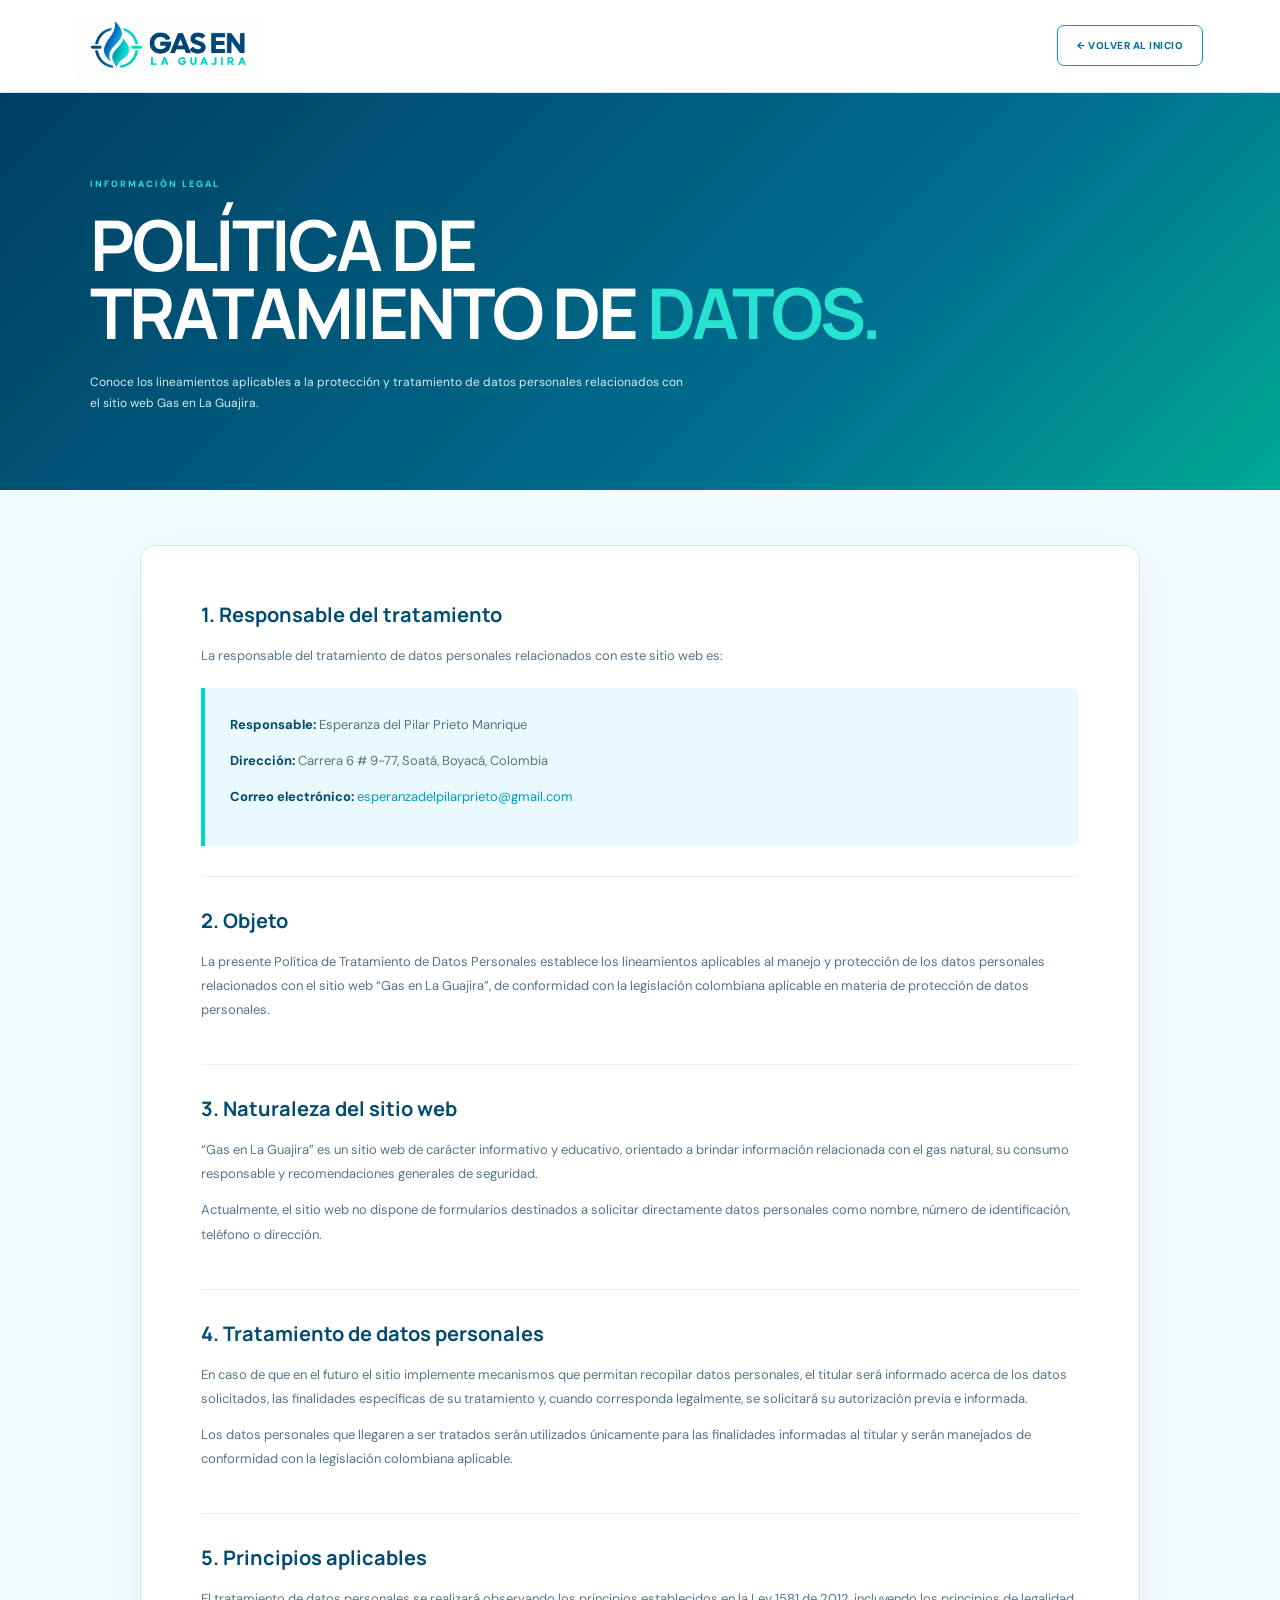
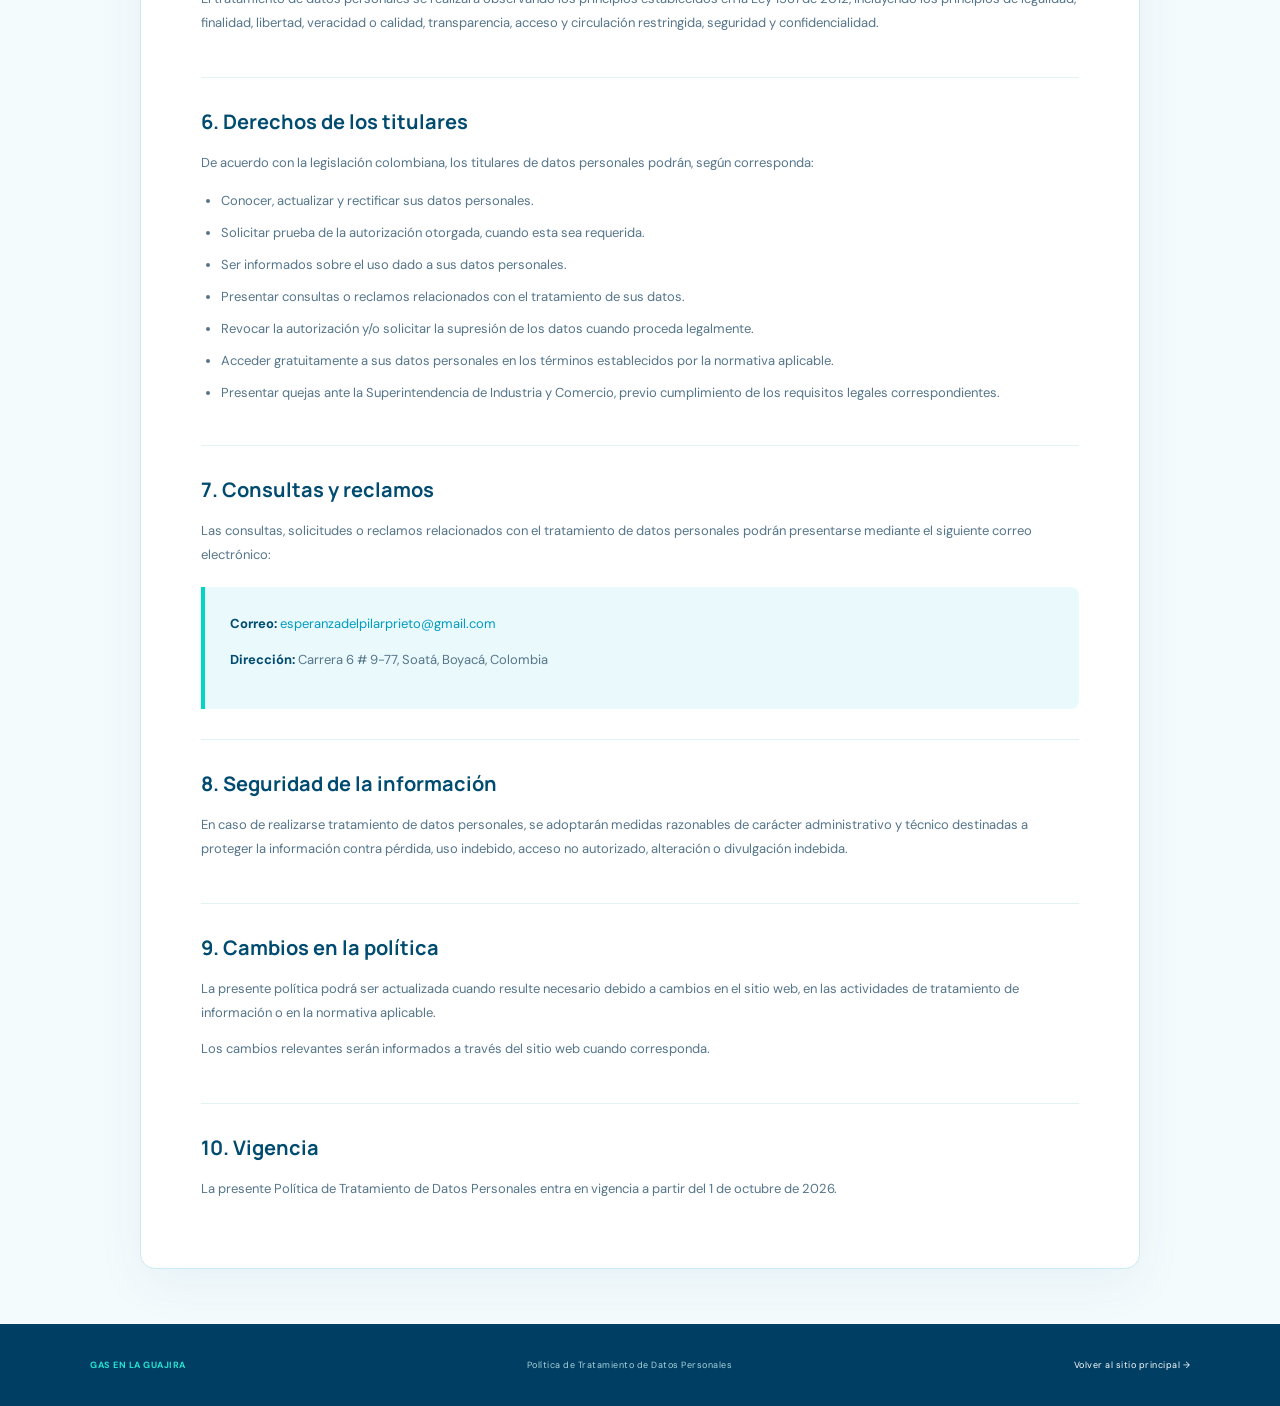
==== politica-datos.html @ ae025160 "Add files via upload" ====
<!DOCTYPE html>
<html lang="es">

<head>
    <meta charset="UTF-8">
    <meta name="viewport" content="width=device-width, initial-scale=1.0">

    <title>Política de Tratamiento de Datos | Gas en La Guajira</title>

    <link rel="preconnect" href="https://fonts.googleapis.com">
    <link rel="preconnect" href="https://fonts.gstatic.com" crossorigin>

    <link href="https://fonts.googleapis.com/css2?family=DM+Sans:wght@400;500;600;700&family=Manrope:wght@600;700;800&display=swap"
          rel="stylesheet">

    <style>

        * {
            margin: 0;
            padding: 0;
            box-sizing: border-box;
        }

        html {
            scroll-behavior: smooth;
        }

        body {
            font-family: "DM Sans", sans-serif;
            background: #f4fbfd;
            color: #55758a;
        }

        /* HEADER */

        .header {
            min-height: 90px;
            padding: 15px 6%;

            display: flex;
            align-items: center;
            justify-content: space-between;

            background: #ffffff;
            border-bottom: 1px solid #ccebf1;
        }

        .logo img {
            width: 185px;
            height: auto;
            display: block;
        }

        .volver {
            padding: 13px 19px;

            border: 1px solid #009ac2;
            border-radius: 7px;

            color: #006f8f;
            text-decoration: none;

            font-size: 10px;
            font-weight: 800;
            letter-spacing: .5px;

            transition: .25s ease;
        }

        .volver:hover {
            background: #009ac2;
            color: white;
        }

        /* PORTADA */

        .legal-hero {
            padding: 85px 6% 75px;

            background:
                linear-gradient(
                    135deg,
                    #003f63 0%,
                    #006f8f 65%,
                    #00a994 100%
                );

            color: white;
        }

        .legal-hero-inner {
            width: 100%;
            max-width: 1100px;
            margin: 0 auto;
        }

        .legal-label {
            display: block;
            margin-bottom: 20px;

            color: #27e2d1;

            font-size: 9px;
            font-weight: 800;
            letter-spacing: 2px;
        }

        .legal-hero h1 {
            max-width: 800px;

            font-family: "Manrope", sans-serif;
            font-size: clamp(42px, 6vw, 70px);
            line-height: .98;
            letter-spacing: -3px;
        }

        .legal-hero h1 strong {
            color: #27e2d1;
        }

        .legal-hero p {
            max-width: 600px;

            margin-top: 25px;

            color: #d2edf1;

            font-size: 12px;
            line-height: 1.8;
        }

        /* CONTENIDO */

        .legal-content {
            width: calc(100% - 50px);
            max-width: 1000px;

            margin: 55px auto;
            padding: 55px 60px;

            background: white;

            border: 1px solid #ccebf1;
            border-radius: 15px;

            box-shadow: 0 15px 50px rgba(0, 75, 112, .06);
        }

        .legal-section {
            padding: 30px 0;
            border-bottom: 1px solid #e2f2f5;
        }

        .legal-section:first-child {
            padding-top: 0;
        }

        .legal-section:last-child {
            border-bottom: 0;
            padding-bottom: 0;
        }

        .legal-section h2 {
            margin-bottom: 16px;

            color: #004b70;

            font-family: "Manrope", sans-serif;
            font-size: 20px;
        }

        .legal-section p {
            margin-bottom: 12px;

            font-size: 13px;
            line-height: 1.85;
        }

        .legal-section ul {
            padding-left: 20px;
            margin-top: 15px;
        }

        .legal-section li {
            margin-bottom: 10px;

            font-size: 13px;
            line-height: 1.7;
        }

        .responsable {
            margin-top: 20px;
            padding: 25px;

            background: #e9f9fc;
            border-left: 4px solid #00d6c5;

            border-radius: 0 8px 8px 0;
        }

        .responsable strong {
            color: #004b70;
        }

        .responsable a {
            color: #009ac2;
            text-decoration: none;
            word-break: break-word;
        }

        /* FOOTER */

        .footer {
            padding: 35px 6%;

            background: #003f63;
            color: #a9d3dc;
        }

        .footer-inner {
            width: 100%;
            max-width: 1100px;
            margin: 0 auto;

            display: flex;
            align-items: center;
            justify-content: space-between;
            gap: 30px;

            font-size: 9px;
            letter-spacing: .5px;
        }

        .footer strong {
            color: #27e2d1;
        }

        .footer a {
            color: white;
            text-decoration: none;
        }

        .footer a:hover {
            color: #27e2d1;
        }

        /* CELULAR */

        @media screen and (max-width: 720px) {

            .header {
                min-height: 75px;
                padding: 12px 25px;
            }

            .logo img {
                width: 145px;
            }

            .volver {
                padding: 10px 12px;
                font-size: 8px;
            }

            .legal-hero {
                padding: 65px 28px;
            }

            .legal-hero h1 {
                font-size: 40px;
                line-height: 1;
                letter-spacing: -2px;
            }

            .legal-content {
                width: calc(100% - 40px);

                margin: 30px auto;
                padding: 35px 25px;

                border-radius: 12px;
            }

            .legal-section {
                padding: 25px 0;
            }

            .legal-section h2 {
                font-size: 18px;
            }

            .legal-section p,
            .legal-section li {
                font-size: 12px;
            }

            .responsable {
                padding: 20px;
            }

            .footer-inner {
                display: block;
                line-height: 1.8;
            }

            .footer-inner a {
                display: block;
                margin-top: 8px;
            }
        }

    </style>
</head>


<body>

    <!-- HEADER -->

    <header class="header">

        <a href="index.html" class="logo">
            <img src="imagenes/logo.png" alt="Gas en La Guajira">
        </a>

        <a href="index.html" class="volver">
            ← VOLVER AL INICIO
        </a>

    </header>


    <!-- PORTADA -->

    <section class="legal-hero">

        <div class="legal-hero-inner">

            <span class="legal-label">
                INFORMACIÓN LEGAL
            </span>

            <h1>
                POLÍTICA DE<br>
                TRATAMIENTO DE <strong>DATOS.</strong>
            </h1>

            <p>
                Conoce los lineamientos aplicables a la protección
                y tratamiento de datos personales relacionados con
                el sitio web Gas en La Guajira.
            </p>

        </div>

    </section>


    <!-- CONTENIDO -->

    <main class="legal-content">

        <section class="legal-section">

            <h2>1. Responsable del tratamiento</h2>

            <p>
                La responsable del tratamiento de datos personales
                relacionados con este sitio web es:
            </p>

            <div class="responsable">

                <p>
                    <strong>Responsable:</strong>
                    Esperanza del Pilar Prieto Manrique
                </p>

                <p>
                    <strong>Dirección:</strong>
                    Carrera 6 # 9-77, Soatá, Boyacá, Colombia
                </p>

                <p>
                    <strong>Correo electrónico:</strong>
                    <a href="mailto:esperanzadelpilarprieto@gmail.com">
                        esperanzadelpilarprieto@gmail.com
                    </a>
                </p>

            </div>

        </section>


        <section class="legal-section">

            <h2>2. Objeto</h2>

            <p>
                La presente Política de Tratamiento de Datos Personales
                establece los lineamientos aplicables al manejo y
                protección de los datos personales relacionados con
                el sitio web “Gas en La Guajira”, de conformidad con
                la legislación colombiana aplicable en materia de
                protección de datos personales.
            </p>

        </section>


        <section class="legal-section">

            <h2>3. Naturaleza del sitio web</h2>

            <p>
                “Gas en La Guajira” es un sitio web de carácter
                informativo y educativo, orientado a brindar información
                relacionada con el gas natural, su consumo responsable
                y recomendaciones generales de seguridad.
            </p>

            <p>
                Actualmente, el sitio web no dispone de formularios
                destinados a solicitar directamente datos personales
                como nombre, número de identificación, teléfono o
                dirección.
            </p>

        </section>


        <section class="legal-section">

            <h2>4. Tratamiento de datos personales</h2>

            <p>
                En caso de que en el futuro el sitio implemente mecanismos
                que permitan recopilar datos personales, el titular será
                informado acerca de los datos solicitados, las finalidades
                específicas de su tratamiento y, cuando corresponda
                legalmente, se solicitará su autorización previa e informada.
            </p>

            <p>
                Los datos personales que llegaren a ser tratados serán
                utilizados únicamente para las finalidades informadas al
                titular y serán manejados de conformidad con la legislación
                colombiana aplicable.
            </p>

        </section>


        <section class="legal-section">

            <h2>5. Principios aplicables</h2>

            <p>
                El tratamiento de datos personales se realizará observando
                los principios establecidos en la Ley 1581 de 2012,
                incluyendo los principios de legalidad, finalidad, libertad,
                veracidad o calidad, transparencia, acceso y circulación
                restringida, seguridad y confidencialidad.
            </p>

        </section>


        <section class="legal-section">

            <h2>6. Derechos de los titulares</h2>

            <p>
                De acuerdo con la legislación colombiana, los titulares
                de datos personales podrán, según corresponda:
            </p>

            <ul>
                <li>Conocer, actualizar y rectificar sus datos personales.</li>

                <li>
                    Solicitar prueba de la autorización otorgada,
                    cuando esta sea requerida.
                </li>

                <li>
                    Ser informados sobre el uso dado a sus datos personales.
                </li>

                <li>
                    Presentar consultas o reclamos relacionados con
                    el tratamiento de sus datos.
                </li>

                <li>
                    Revocar la autorización y/o solicitar la supresión
                    de los datos cuando proceda legalmente.
                </li>

                <li>
                    Acceder gratuitamente a sus datos personales en
                    los términos establecidos por la normativa aplicable.
                </li>

                <li>
                    Presentar quejas ante la Superintendencia de Industria
                    y Comercio, previo cumplimiento de los requisitos
                    legales correspondientes.
                </li>
            </ul>

        </section>


        <section class="legal-section">

            <h2>7. Consultas y reclamos</h2>

            <p>
                Las consultas, solicitudes o reclamos relacionados con
                el tratamiento de datos personales podrán presentarse
                mediante el siguiente correo electrónico:
            </p>

            <div class="responsable">

                <p>
                    <strong>Correo:</strong>
                    <a href="mailto:esperanzadelpilarprieto@gmail.com">
                        esperanzadelpilarprieto@gmail.com
                    </a>
                </p>

                <p>
                    <strong>Dirección:</strong>
                    Carrera 6 # 9-77, Soatá, Boyacá, Colombia
                </p>

            </div>

        </section>


        <section class="legal-section">

            <h2>8. Seguridad de la información</h2>

            <p>
                En caso de realizarse tratamiento de datos personales,
                se adoptarán medidas razonables de carácter administrativo
                y técnico destinadas a proteger la información contra
                pérdida, uso indebido, acceso no autorizado, alteración
                o divulgación indebida.
            </p>

        </section>


        <section class="legal-section">

            <h2>9. Cambios en la política</h2>

            <p>
                La presente política podrá ser actualizada cuando resulte
                necesario debido a cambios en el sitio web, en las
                actividades de tratamiento de información o en la
                normativa aplicable.
            </p>

            <p>
                Los cambios relevantes serán informados a través del
                sitio web cuando corresponda.
            </p>

        </section>


        <section class="legal-section">

            <h2>10. Vigencia</h2>

            <p>
                La presente Política de Tratamiento de Datos Personales
                entra en vigencia a partir del 1 de octubre de 2026.
            </p>

        </section>

    </main>


    <!-- FOOTER -->

    <footer class="footer">

        <div class="footer-inner">

            <strong>GAS EN LA GUAJIRA</strong>

            <span>
                Política de Tratamiento de Datos Personales
            </span>

            <a href="index.html">
                Volver al sitio principal →
            </a>

        </div>

    </footer>

</body>
</html>
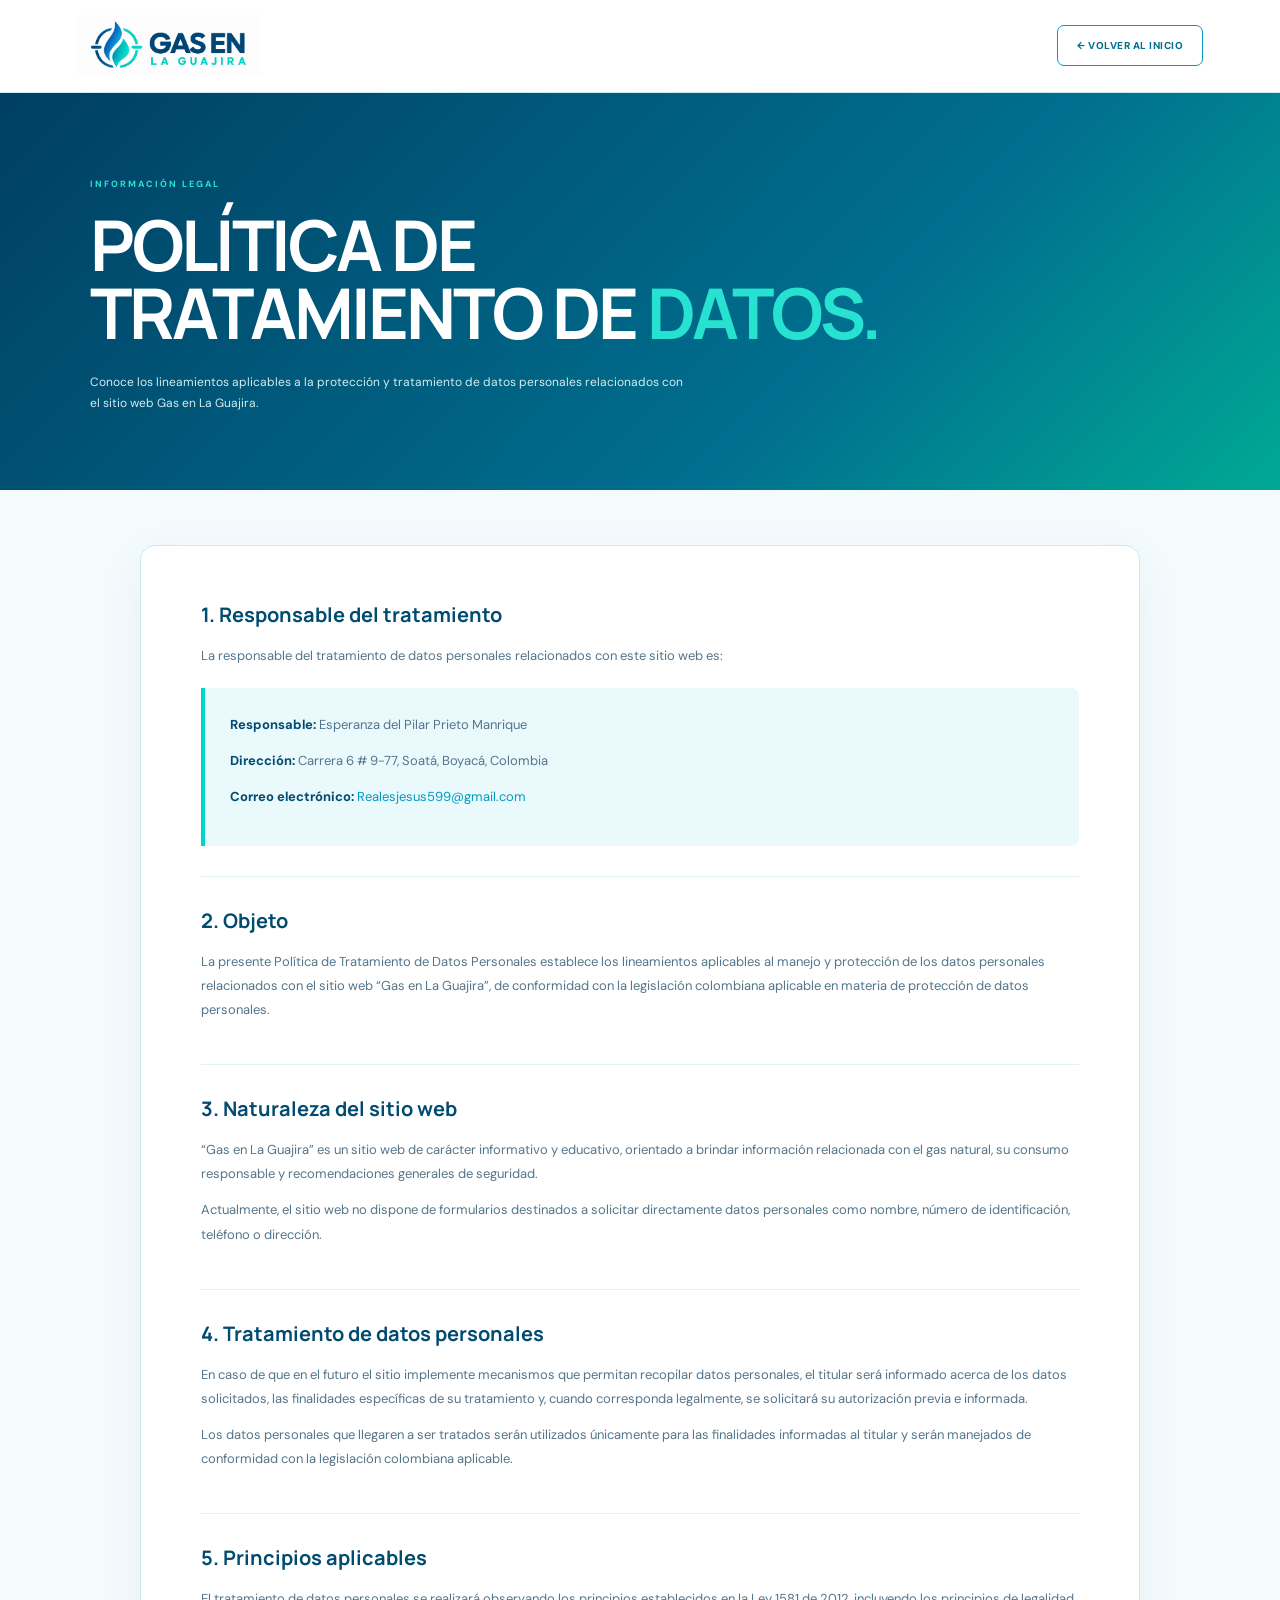
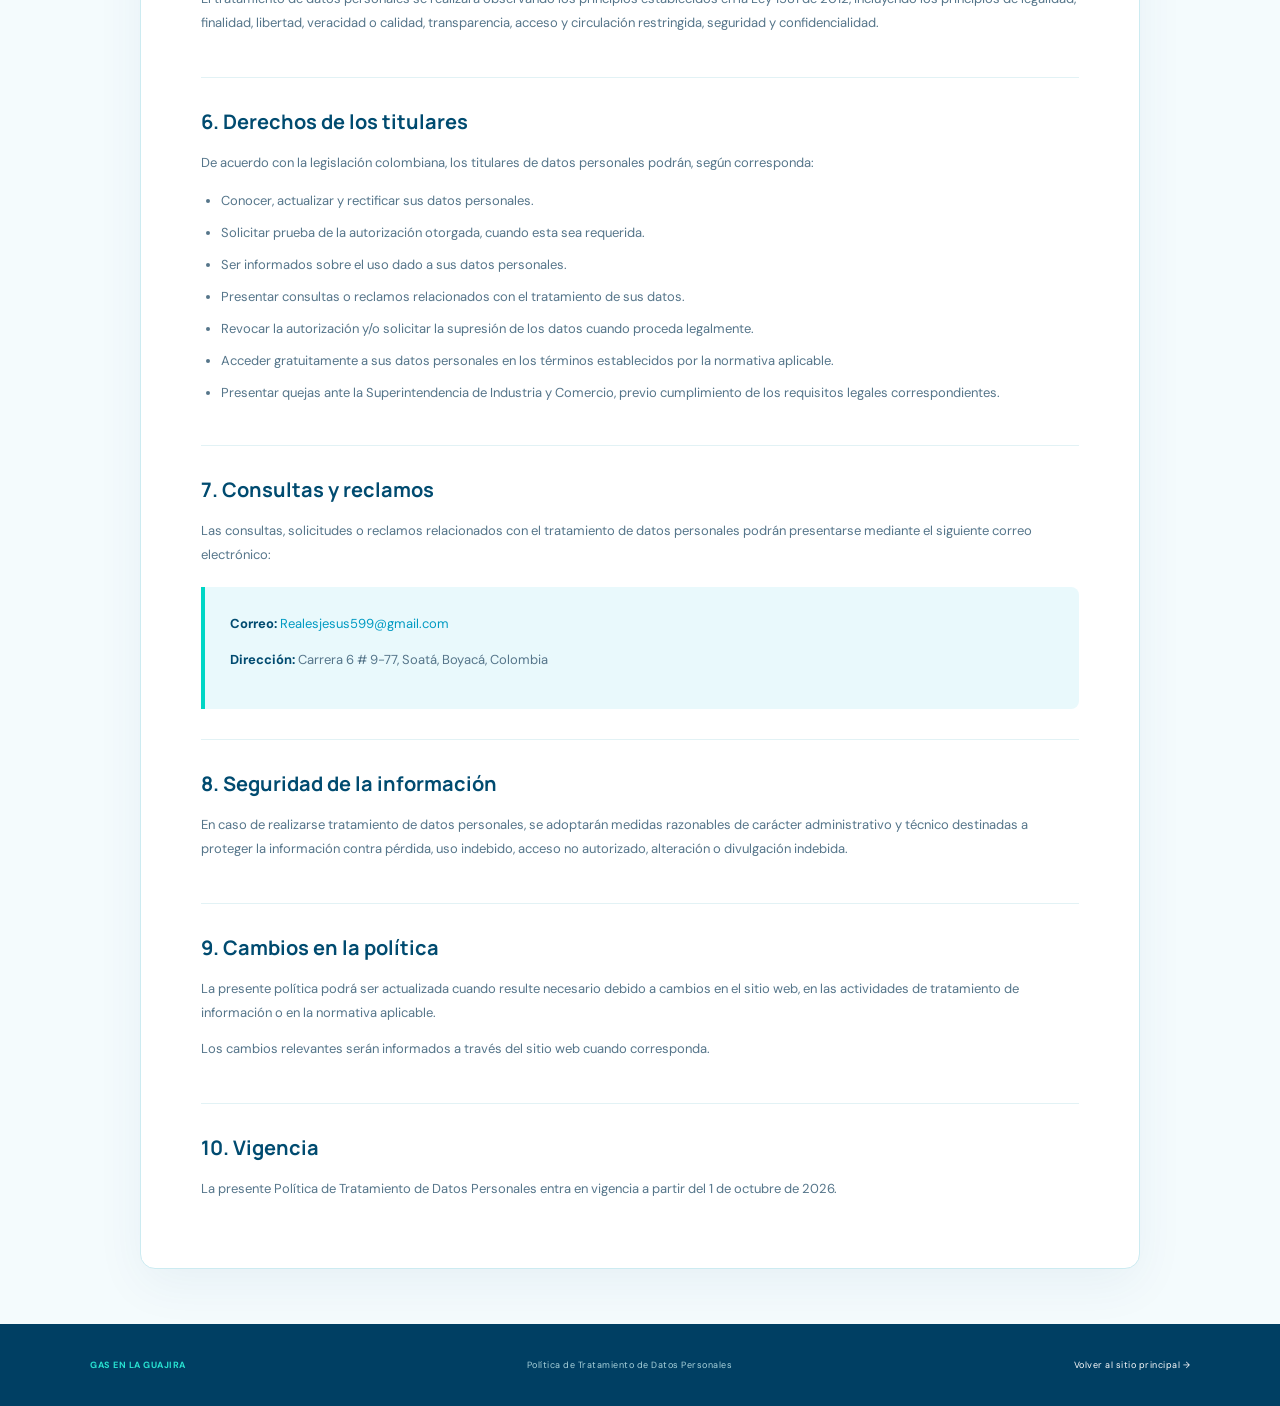
==== commit e07071f4: "Update politica-datos.html" ====
--- a/politica-datos.html
+++ b/politica-datos.html
@@ -1,4 +1,4 @@
-<!DOCTYPE html>
+ <!DOCTYPE html>
 <html lang="es">
 
 <head>
@@ -383,8 +383,8 @@
 
                 <p>
                     <strong>Correo electrónico:</strong>
-                    <a href="mailto:esperanzadelpilarprieto@gmail.com">
-                        esperanzadelpilarprieto@gmail.com
+                    <a href="mailto:Realesjesus599@gmail.com">
+                        Realesjesus599@gmail.com
                     </a>
                 </p>
 
@@ -527,8 +527,8 @@
 
                 <p>
                     <strong>Correo:</strong>
-                    <a href="mailto:esperanzadelpilarprieto@gmail.com">
-                        esperanzadelpilarprieto@gmail.com
+                    <a href="mailto:Realesjesus599@gmail.com">
+                        Realesjesus599@gmail.com
                     </a>
                 </p>
 
@@ -611,4 +611,4 @@
     </footer>
 
 </body>
-</html>+</html>
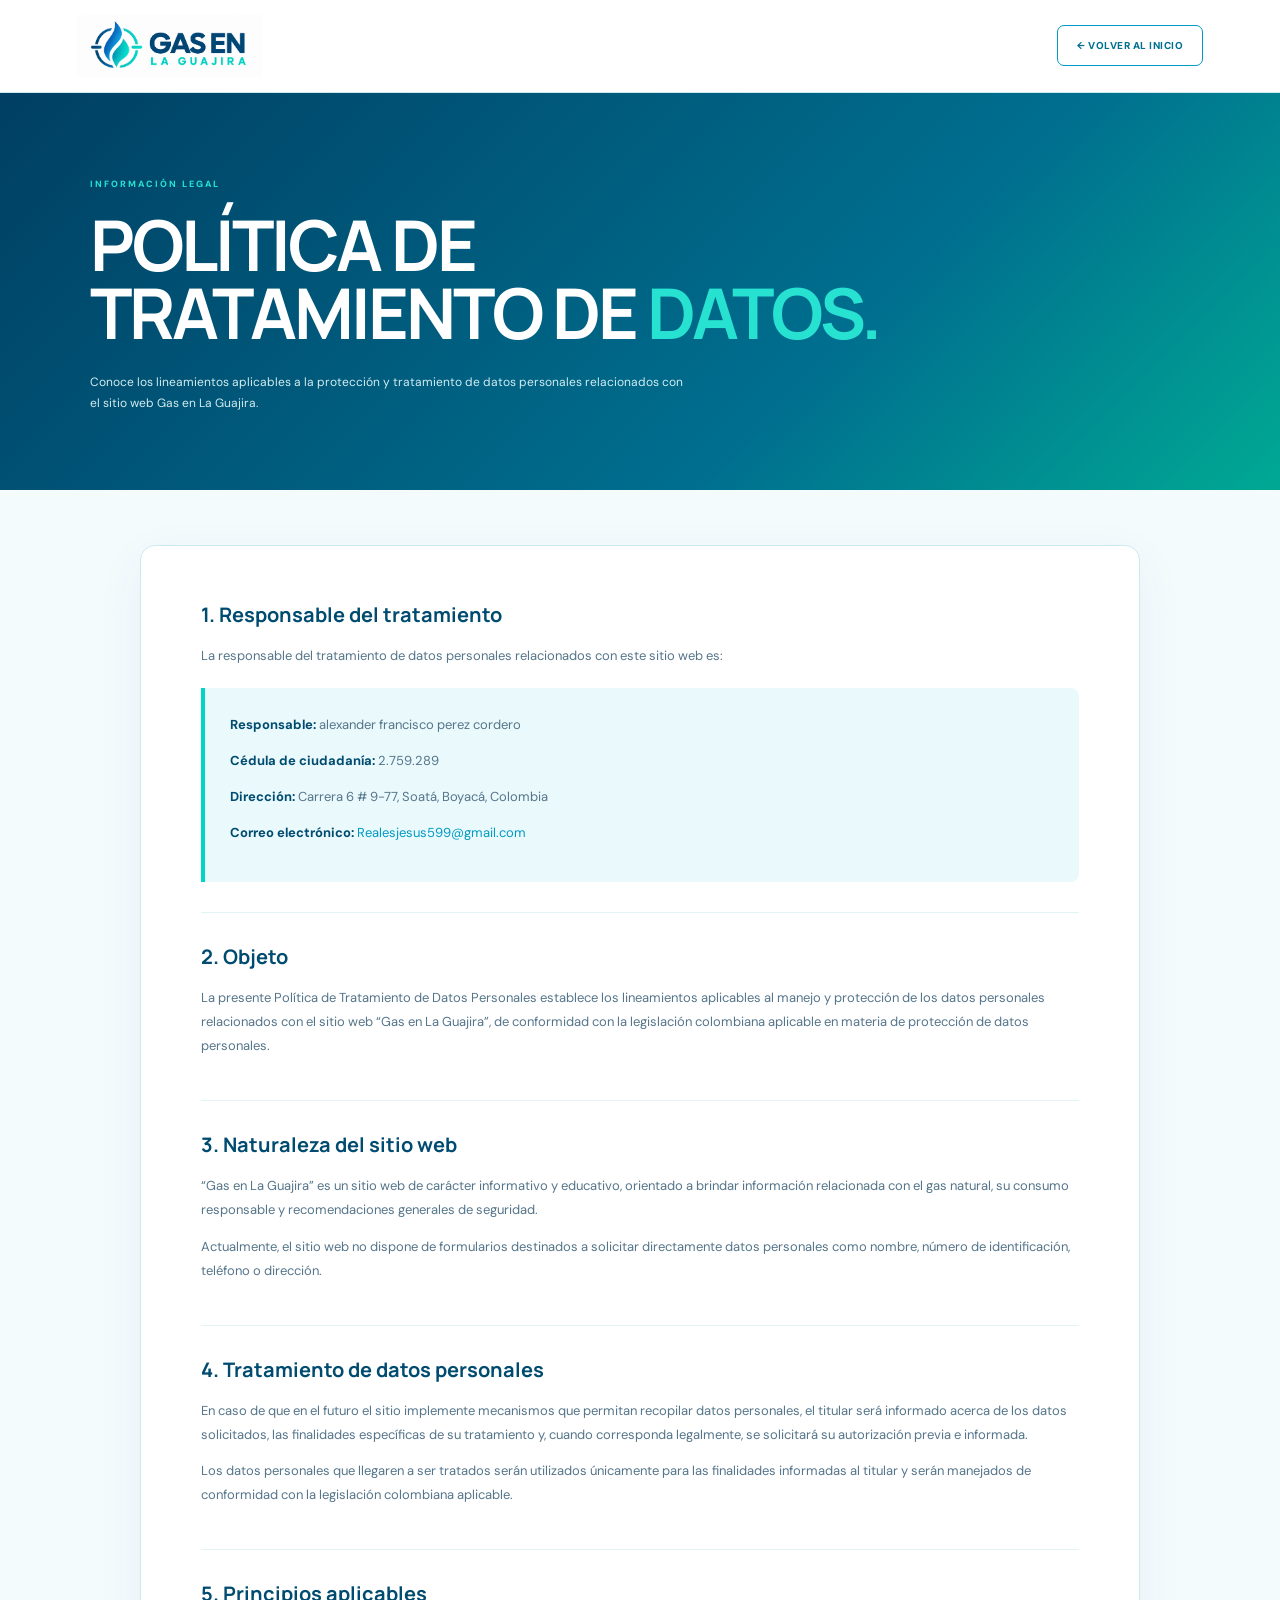
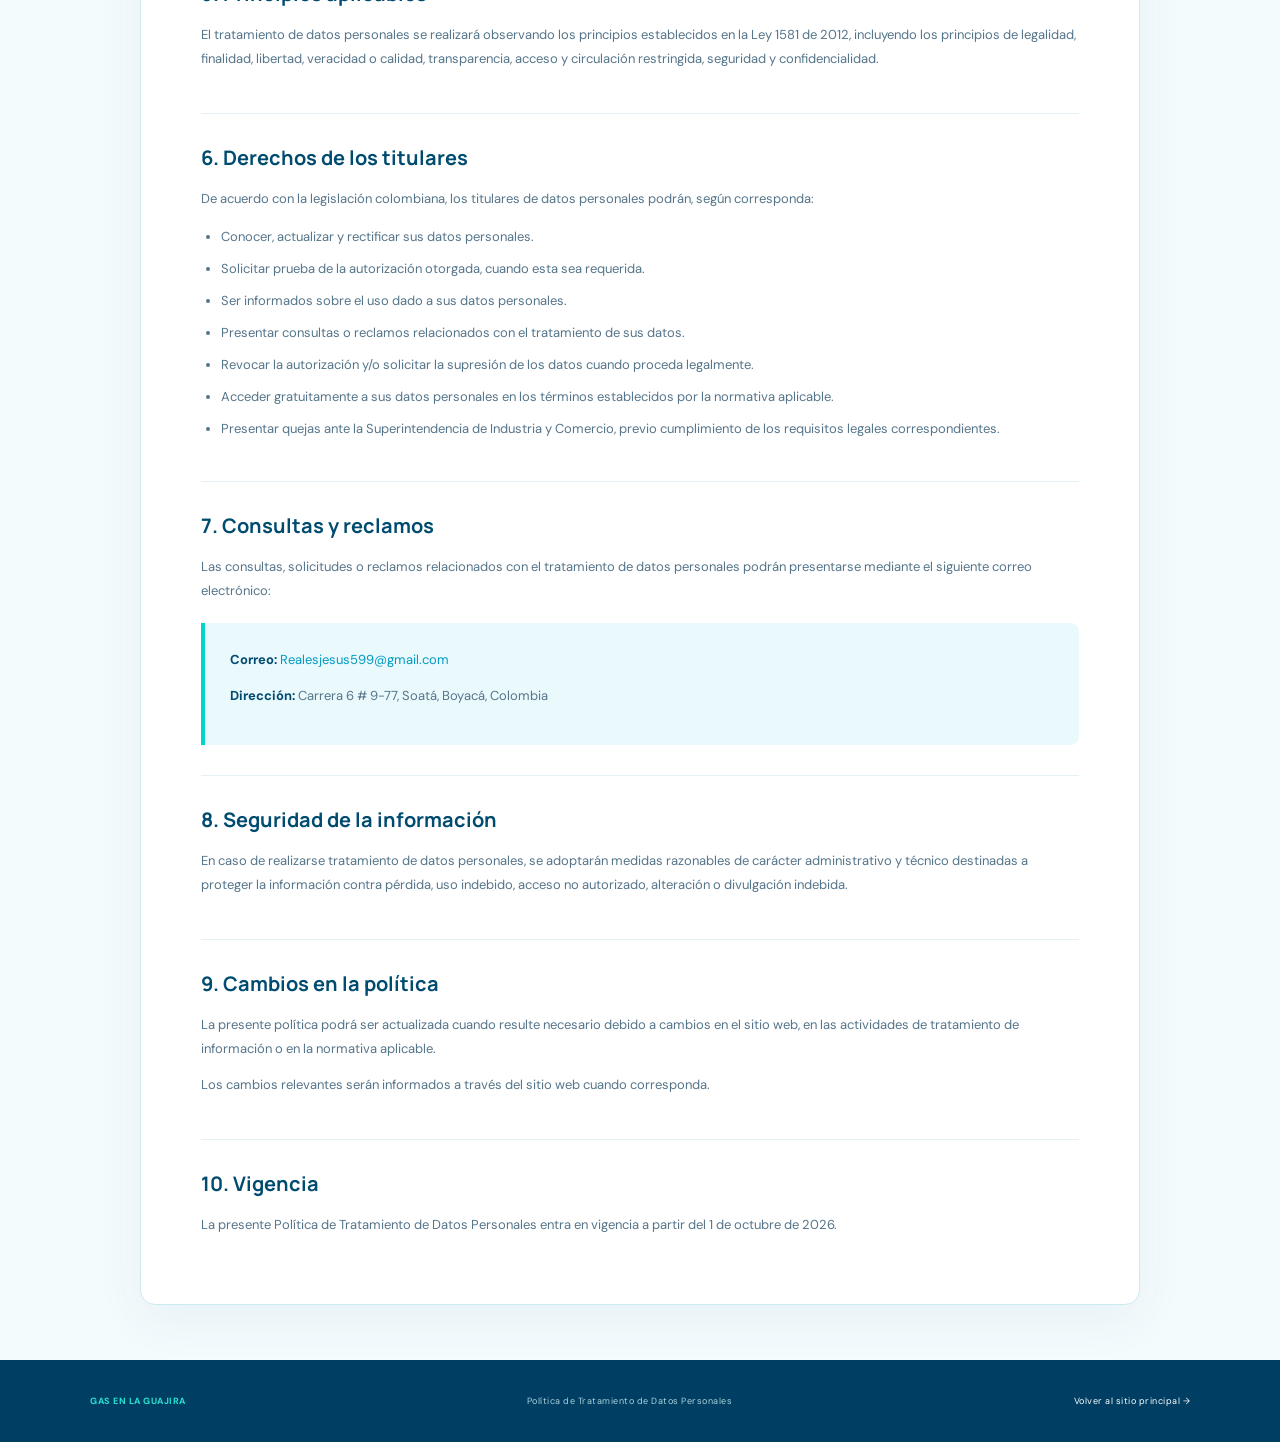
==== commit 932b52f3: "Update politica-datos.html" ====
--- a/politica-datos.html
+++ b/politica-datos.html
@@ -373,9 +373,12 @@
 
                 <p>
                     <strong>Responsable:</strong>
-                    Esperanza del Pilar Prieto Manrique
+                    alexander francisco perez cordero
                 </p>
-
+                <p>
+                    <strong>Cédula de ciudadanía:</strong>
+                     2.759.289
+                </p>
                 <p>
                     <strong>Dirección:</strong>
                     Carrera 6 # 9-77, Soatá, Boyacá, Colombia
